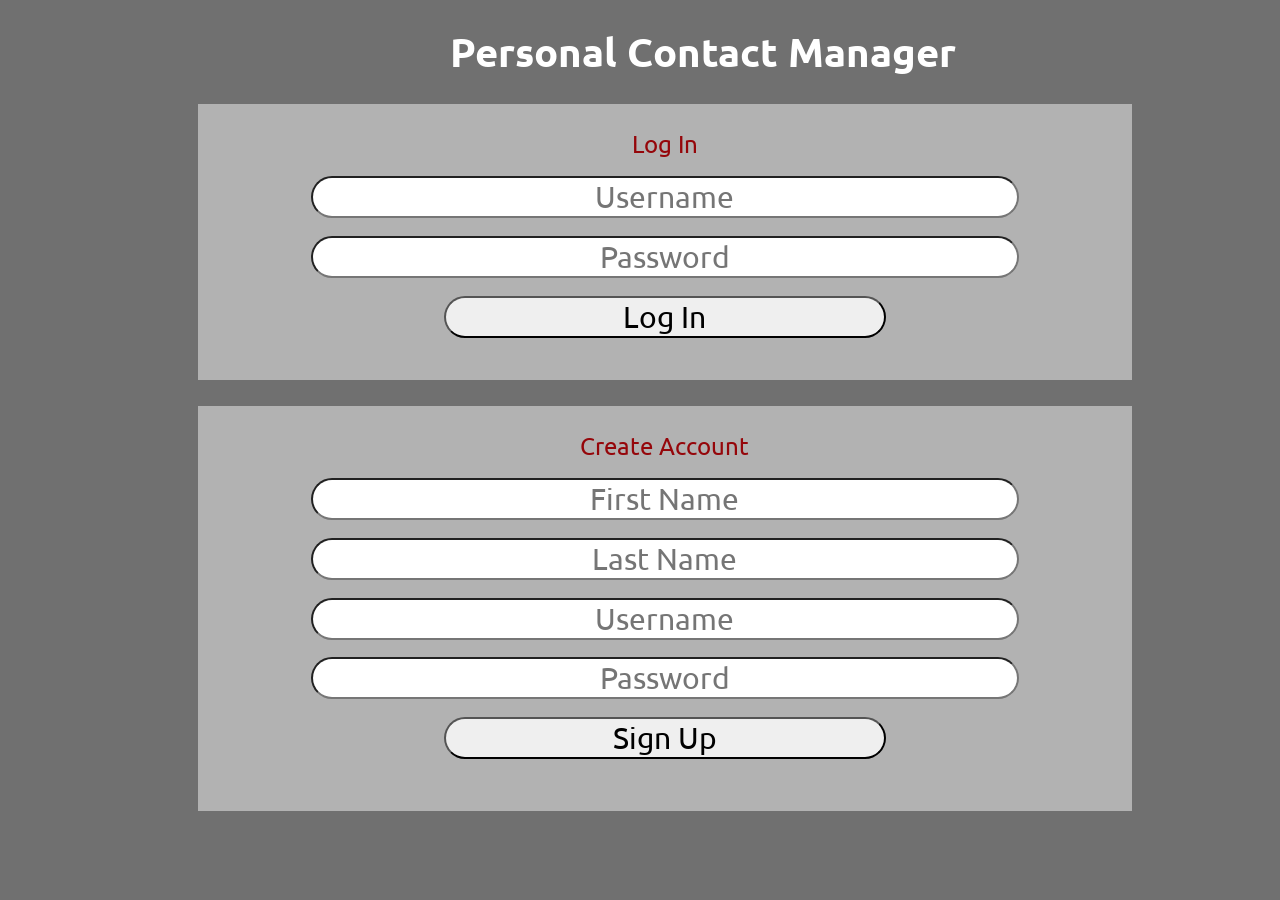
==== contacts.html @ bee9d1db "updated all php server files" ====
<html>
<head>
	<title>Personal Contact Manager</title>
	<script type="text/javascript" src="js/code.js"></script>
    <link href="css/styles.css" rel="stylesheet">	
    <link href="https://fonts.googleapis.com/css?family=Ubuntu" rel="stylesheet">
	
	<script type="text/javascript">
	document.addEventListener('DOMContentLoaded', function() 
	{
		readCookie();
	}, false);
	</script>
	
</head>
<body>

<h1 id="title">Personal Contact Manager</h1>

<div id="loggedInDiv">
	<span id="userName"></span><br />
	<button type="button" id="logoutButton" class="buttons" onclick="doLogout();">Log Out</button>
</div>

<div id="accessUIDiv">
	<br />

	<input type="text" id="searchText" placeholder="Search contacts"/>
	<button type="button" id="searchContactButton" class="buttons" onclick="searchContacts();">Search Contacts</button><br />
	<span id="contactSearchResult"></span>
	<table id="contactTable">
		<thead>
			<tr>
				<th>First Name</th>
				<th>Last Name</th>
				<th>Phone</th>
				<th>Email</th>
				<th>Actions</th>
			</tr>
		</thead>
		<tbody id="contactTableBody"></tbody>
	</table><br />

	<input type="text" id="contactFirstName" placeholder="First Name">
	<input type="text" id="contactLastName" placeholder="Last Name">
	<input type="text" id="contactPhone" placeholder="Phone">
	<input type="text" id="contactEmail" placeholder="Email">
	<button type="button" id="addContactButton" class="buttons" onclick="addContact();">Add Contact</button>
	<button type="button" id="updateContactButton" class="buttons" onclick="updateContact();">Update Contact</button>
	<button type="button" id="cancelEditButton" class="buttons secondaryButton" onclick="clearContactForm();">Cancel</button><br />
	<span id="contactSaveResult"></span>
</div>

</body>
</html>
---- css/styles.css ----
body 
{
    background-color: #707070;
}

#title 
{
    font-size: 40px;
    width: 100%;
    margin: 2% 5%;
    text-align: center;
    font-family: 'Ubuntu', sans-serif;
    color: #FFFFFF;
}

#loginDiv
{
    font-size: 30px;
    width: 70%;
    margin-left: 15%;
    padding: 25px;
    background-color: #b2b2b2;
}

#registerDiv
{
    font-size: 30px;
    width: 70%;
    margin-left: 15%;
    margin-top: 2%;
    padding: 25px;
    background-color: #b2b2b2;
}

#loggedInDiv
{
    font-size: 30px;
    width: 70%;
    margin-left: 15%;
    padding: 25px;
    background-color: #b2b2b2;
}

#accessUIDiv
{
    font-size: 30px;
    width: 70%;
    margin-left: 15%;
    padding: 25px;
    background-color: #b2b2b2;
}

.buttons
{
    font-size: 30px;
    border-radius: 25px;
    width: 50%;
    margin-left: 25%;
    font-family: 'Ubuntu', sans-serif;
}

.buttons:hover{
    background-color: #00d5124f;
    color: #FFFFFF;
    opacity: 50%;
}

#loginName
{
	font-size: 30px;
}
#loginPassword
{
	font-size: 30px;
}
#searchText
{
	font-size: 30px;
}
#registerFirstName,
#registerLastName,
#registerName,
#registerPassword,
#contactFirstName,
#contactLastName,
#contactPhone,
#contactEmail
{
    font-size: 30px;
}

input[type="text"],input[type="password"]{
    border-radius: 25px;
    text-align: center;
    width: 80%;
    margin-left: 10%;
    margin-bottom: 2%;
    font-family: 'Ubuntu', sans-serif;
}

#inner-title{
    display: inline-block;
    font-size: 0.8em;
    width: 90%;
    text-align: center;
    margin-left: 5%;
    margin-bottom: 2%;
    font-family: 'Ubuntu', sans-serif;
    color: #95060a;
}

#loginResult{
    display: inline-block;
    font-size: 0.8em;
    width: 90%;
    text-align: center;
    margin-left: 5%;
    margin-bottom: 2%;
    font-family: 'Ubuntu', sans-serif;
    color: #95060a;
}

#registerResult,
#contactSearchResult,
#contactSaveResult
{
    display: inline-block;
    font-size: 0.8em;
    width: 90%;
    text-align: center;
    margin-left: 5%;
    margin-top: 2%;
    margin-bottom: 1%;
    font-family: 'Ubuntu', sans-serif;
    color: #95060a;
}

#userName{
    display: inline-block;
    width: 80%;
    margin-left: 10%;
    text-align: center;
}

#logoutButton{
    width: 20%;
    margin-left: 40%;
}

select{
    width: 30%;
    margin-left: 35%;
    margin-top: 2%;
    font-size: 0.75em;
    font-family: 'Ubuntu', sans-serif;
}

#contactTable
{
    width: 100%;
    margin-top: 2%;
    margin-bottom: 2%;
    border-collapse: collapse;
    font-family: 'Ubuntu', sans-serif;
    font-size: 0.6em;
    background-color: #ffffff;
}

#contactTable th,
#contactTable td
{
    padding: 10px;
    border: 1px solid #707070;
    text-align: left;
}

#contactTable th
{
    background-color: #f0f0f0;
}

.smallButton
{
    font-size: 0.9em;
    margin-right: 8px;
    padding: 6px 12px;
    border-radius: 8px;
    font-family: 'Ubuntu', sans-serif;
}

.dangerButton
{
    background-color: #95060a;
    color: #ffffff;
}

.secondaryButton,
#updateContactButton,
#cancelEditButton
{
    display: none;
}
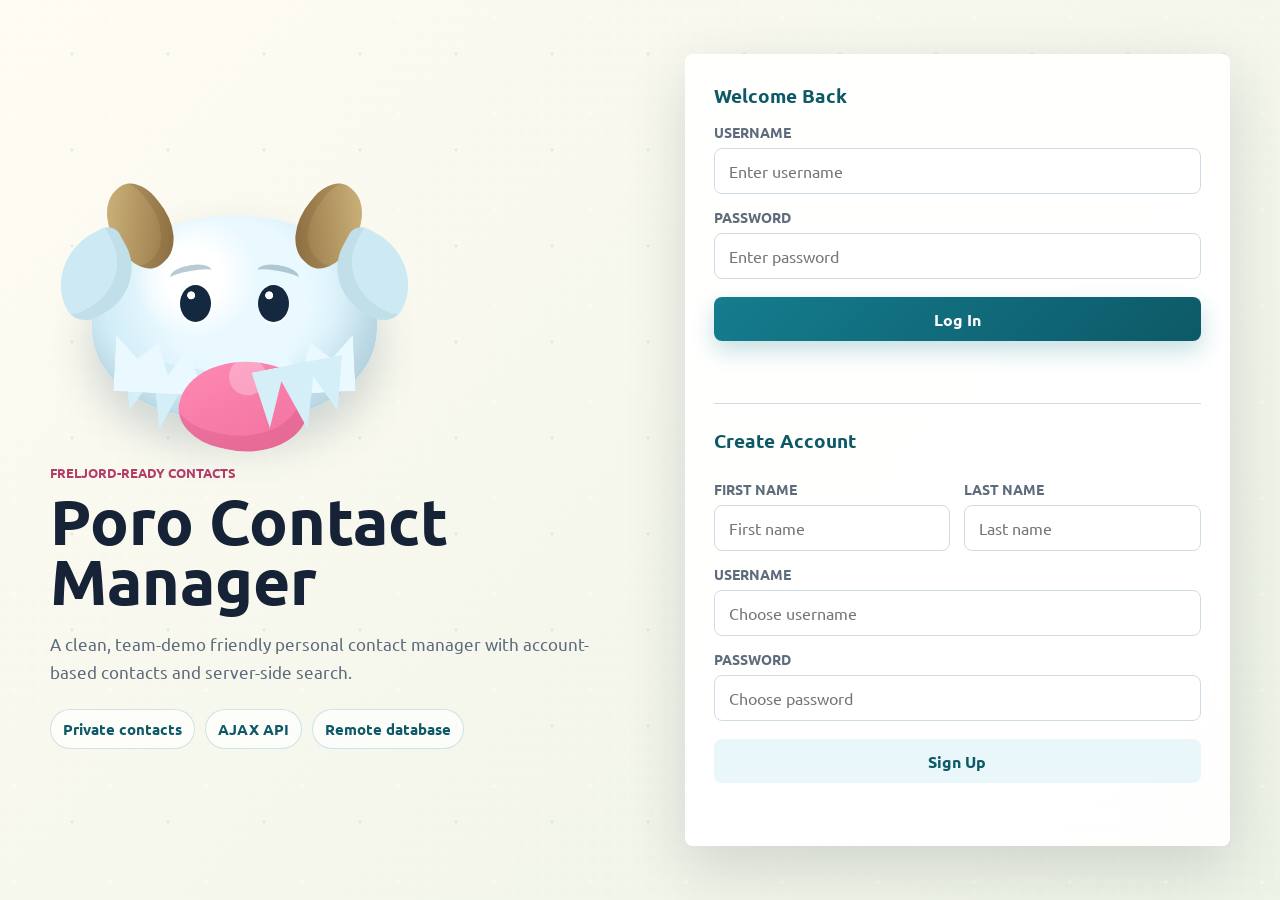
==== commit 34e84ac7: "Add Poro-themed contact manager front end" ====
--- a/contacts.html
+++ b/contacts.html
@@ -1,9 +1,12 @@
-<html>
+<!DOCTYPE html>
+<html lang="en">
 <head>
+	<meta charset="UTF-8">
+	<meta name="viewport" content="width=device-width, initial-scale=1.0">
 	<title>Personal Contact Manager</title>
 	<script type="text/javascript" src="js/code.js"></script>
     <link href="css/styles.css" rel="stylesheet">	
-    <link href="https://fonts.googleapis.com/css?family=Ubuntu" rel="stylesheet">
+    <link href="https://fonts.googleapis.com/css?family=Ubuntu:400,500,700" rel="stylesheet">
 	
 	<script type="text/javascript">
 	document.addEventListener('DOMContentLoaded', function() 
@@ -13,43 +16,75 @@
 	</script>
 	
 </head>
-<body>
+<body class="contacts-page">
 
-<h1 id="title">Personal Contact Manager</h1>
+<main class="dashboard-shell">
+	<header class="dashboard-header">
+		<div class="mini-poro" aria-hidden="true">
+			<span class="mini-horn mini-horn-left"></span>
+			<span class="mini-horn mini-horn-right"></span>
+			<span class="mini-eye mini-eye-left"></span>
+			<span class="mini-eye mini-eye-right"></span>
+			<span class="mini-tongue"></span>
+		</div>
+		<div>
+			<p class="eyebrow">Personal contact vault</p>
+			<h1 id="title">Poro Contact Manager</h1>
+		</div>
+		<div id="loggedInDiv">
+			<span id="userName"></span>
+			<button type="button" id="logoutButton" class="buttons" onclick="doLogout();">Log Out</button>
+		</div>
+	</header>
 
-<div id="loggedInDiv">
-	<span id="userName"></span><br />
-	<button type="button" id="logoutButton" class="buttons" onclick="doLogout();">Log Out</button>
-</div>
+	<section id="accessUIDiv">
+		<div class="toolbar">
+			<div class="search-wrap">
+				<label for="searchText">Search Contacts</label>
+				<div class="search-row">
+					<input type="text" id="searchText" placeholder="Search by partial name, phone, or email"/>
+					<button type="button" id="searchContactButton" class="buttons" onclick="searchContacts();">Search</button>
+				</div>
+				<span id="contactSearchResult"></span>
+			</div>
+		</div>
 
-<div id="accessUIDiv">
-	<br />
+		<div class="content-grid">
+			<div class="table-panel">
+				<table id="contactTable">
+					<thead>
+						<tr>
+							<th>First Name</th>
+							<th>Last Name</th>
+							<th>Phone</th>
+							<th>Email</th>
+							<th>Actions</th>
+						</tr>
+					</thead>
+					<tbody id="contactTableBody"></tbody>
+				</table>
+			</div>
 
-	<input type="text" id="searchText" placeholder="Search contacts"/>
-	<button type="button" id="searchContactButton" class="buttons" onclick="searchContacts();">Search Contacts</button><br />
-	<span id="contactSearchResult"></span>
-	<table id="contactTable">
-		<thead>
-			<tr>
-				<th>First Name</th>
-				<th>Last Name</th>
-				<th>Phone</th>
-				<th>Email</th>
-				<th>Actions</th>
-			</tr>
-		</thead>
-		<tbody id="contactTableBody"></tbody>
-	</table><br />
-
-	<input type="text" id="contactFirstName" placeholder="First Name">
-	<input type="text" id="contactLastName" placeholder="Last Name">
-	<input type="text" id="contactPhone" placeholder="Phone">
-	<input type="text" id="contactEmail" placeholder="Email">
-	<button type="button" id="addContactButton" class="buttons" onclick="addContact();">Add Contact</button>
-	<button type="button" id="updateContactButton" class="buttons" onclick="updateContact();">Update Contact</button>
-	<button type="button" id="cancelEditButton" class="buttons secondaryButton" onclick="clearContactForm();">Cancel</button><br />
-	<span id="contactSaveResult"></span>
-</div>
+			<aside class="contact-form-panel">
+				<span id="inner-title">Add or Edit Contact</span>
+				<label for="contactFirstName">First Name</label>
+				<input type="text" id="contactFirstName" placeholder="First name">
+				<label for="contactLastName">Last Name</label>
+				<input type="text" id="contactLastName" placeholder="Last name">
+				<label for="contactPhone">Phone</label>
+				<input type="text" id="contactPhone" placeholder="Phone number">
+				<label for="contactEmail">Email</label>
+				<input type="text" id="contactEmail" placeholder="Email address">
+				<div class="button-row">
+					<button type="button" id="addContactButton" class="buttons" onclick="addContact();">Add Contact</button>
+					<button type="button" id="updateContactButton" class="buttons" onclick="updateContact();">Update Contact</button>
+					<button type="button" id="cancelEditButton" class="buttons secondaryButton" onclick="clearContactForm();">Cancel</button>
+				</div>
+				<span id="contactSaveResult"></span>
+			</aside>
+		</div>
+	</section>
+</main>
 
 </body>
 </html>
--- a/css/styles.css
+++ b/css/styles.css
@@ -1,202 +1,657 @@
-body 
-{
-    background-color: #707070;
-}
-
-#title 
-{
-    font-size: 40px;
-    width: 100%;
-    margin: 2% 5%;
-    text-align: center;
-    font-family: 'Ubuntu', sans-serif;
-    color: #FFFFFF;
-}
-
-#loginDiv
-{
-    font-size: 30px;
-    width: 70%;
-    margin-left: 15%;
-    padding: 25px;
-    background-color: #b2b2b2;
-}
-
-#registerDiv
-{
-    font-size: 30px;
-    width: 70%;
-    margin-left: 15%;
-    margin-top: 2%;
-    padding: 25px;
-    background-color: #b2b2b2;
-}
-
-#loggedInDiv
-{
-    font-size: 30px;
-    width: 70%;
-    margin-left: 15%;
-    padding: 25px;
-    background-color: #b2b2b2;
-}
-
-#accessUIDiv
-{
-    font-size: 30px;
-    width: 70%;
-    margin-left: 15%;
-    padding: 25px;
-    background-color: #b2b2b2;
-}
-
-.buttons
-{
-    font-size: 30px;
-    border-radius: 25px;
-    width: 50%;
-    margin-left: 25%;
-    font-family: 'Ubuntu', sans-serif;
-}
-
-.buttons:hover{
-    background-color: #00d5124f;
-    color: #FFFFFF;
-    opacity: 50%;
-}
-
-#loginName
-{
-	font-size: 30px;
-}
-#loginPassword
-{
-	font-size: 30px;
-}
-#searchText
-{
-	font-size: 30px;
-}
-#registerFirstName,
-#registerLastName,
-#registerName,
-#registerPassword,
-#contactFirstName,
-#contactLastName,
-#contactPhone,
-#contactEmail
-{
-    font-size: 30px;
-}
-
-input[type="text"],input[type="password"]{
-    border-radius: 25px;
-    text-align: center;
-    width: 80%;
-    margin-left: 10%;
-    margin-bottom: 2%;
-    font-family: 'Ubuntu', sans-serif;
-}
-
-#inner-title{
-    display: inline-block;
-    font-size: 0.8em;
-    width: 90%;
-    text-align: center;
-    margin-left: 5%;
-    margin-bottom: 2%;
-    font-family: 'Ubuntu', sans-serif;
-    color: #95060a;
-}
-
-#loginResult{
-    display: inline-block;
-    font-size: 0.8em;
-    width: 90%;
-    text-align: center;
-    margin-left: 5%;
-    margin-bottom: 2%;
-    font-family: 'Ubuntu', sans-serif;
-    color: #95060a;
-}
-
+:root {
+    --ink: #162235;
+    --muted: #5d6b7c;
+    --panel: rgba(255, 255, 255, 0.92);
+    --panel-strong: #ffffff;
+    --frost: #eaf7fb;
+    --ice: #bfe7f2;
+    --teal: #147d8f;
+    --teal-dark: #0d5967;
+    --rose: #f06f9d;
+    --rose-dark: #b43d68;
+    --gold: #c49a4f;
+    --line: #cddce4;
+    --danger: #b3283e;
+    --shadow: 0 20px 60px rgba(23, 43, 63, 0.16);
+}
+
+* {
+    box-sizing: border-box;
+}
+
+html {
+    min-height: 100%;
+}
+
+body {
+    min-height: 100vh;
+    margin: 0;
+    font-family: "Ubuntu", Arial, sans-serif;
+    color: var(--ink);
+    background:
+        linear-gradient(135deg, rgba(255, 255, 255, 0.92), rgba(234, 247, 251, 0.86)),
+        url("../images/background.png"),
+        linear-gradient(145deg, #dff3f7 0%, #f7fbfd 48%, #f8e7ee 100%);
+    background-size: cover, cover, cover;
+    background-position: center;
+}
+
+body::before {
+    content: "";
+    position: fixed;
+    inset: 0;
+    pointer-events: none;
+    background-image:
+        radial-gradient(circle at 14px 18px, rgba(255, 255, 255, 0.9) 0 1px, transparent 2px),
+        radial-gradient(circle at 72px 54px, rgba(20, 125, 143, 0.16) 0 1px, transparent 2px);
+    background-size: 96px 96px;
+    opacity: 0.7;
+}
+
+button,
+input {
+    font: inherit;
+}
+
+label {
+    display: block;
+    margin: 14px 0 7px;
+    color: var(--muted);
+    font-size: 0.86rem;
+    font-weight: 700;
+    letter-spacing: 0;
+    text-transform: uppercase;
+}
+
+input[type="text"],
+input[type="password"] {
+    width: 100%;
+    min-height: 46px;
+    padding: 12px 14px;
+    border: 1px solid var(--line);
+    border-radius: 8px;
+    outline: none;
+    color: var(--ink);
+    background: rgba(255, 255, 255, 0.92);
+    transition: border-color 160ms ease, box-shadow 160ms ease, background 160ms ease;
+}
+
+input[type="text"]:focus,
+input[type="password"]:focus {
+    border-color: var(--teal);
+    background: #ffffff;
+    box-shadow: 0 0 0 4px rgba(20, 125, 143, 0.13);
+}
+
+#title {
+    margin: 0;
+    color: var(--ink);
+    font-size: clamp(2.2rem, 5vw, 4.4rem);
+    line-height: 0.95;
+    letter-spacing: 0;
+}
+
+.eyebrow {
+    margin: 0 0 10px;
+    color: var(--rose-dark);
+    font-size: 0.84rem;
+    font-weight: 700;
+    letter-spacing: 0;
+    text-transform: uppercase;
+}
+
+.lead {
+    max-width: 580px;
+    margin: 18px 0 0;
+    color: var(--muted);
+    font-size: 1.08rem;
+    line-height: 1.6;
+}
+
+.auth-shell {
+    position: relative;
+    z-index: 1;
+    display: grid;
+    grid-template-columns: minmax(0, 1.05fr) minmax(340px, 0.95fr);
+    gap: 32px;
+    width: min(1180px, calc(100% - 32px));
+    min-height: 100vh;
+    margin: 0 auto;
+    padding: 40px 0;
+    align-items: center;
+}
+
+.brand-panel {
+    min-width: 0;
+}
+
+.feature-strip {
+    display: flex;
+    flex-wrap: wrap;
+    gap: 10px;
+    margin-top: 24px;
+}
+
+.feature-strip span {
+    padding: 9px 12px;
+    border: 1px solid rgba(20, 125, 143, 0.2);
+    border-radius: 999px;
+    color: var(--teal-dark);
+    background: rgba(255, 255, 255, 0.7);
+    font-size: 0.92rem;
+    font-weight: 700;
+}
+
+.auth-card,
+#accessUIDiv {
+    border: 1px solid rgba(255, 255, 255, 0.8);
+    border-radius: 8px;
+    background: var(--panel);
+    box-shadow: var(--shadow);
+    backdrop-filter: blur(16px);
+}
+
+.auth-card {
+    padding: 28px;
+}
+
+#loginDiv,
+#registerDiv,
+#loggedInDiv,
+#accessUIDiv {
+    width: auto;
+    margin: 0;
+    padding: 0;
+    background: transparent;
+    font-size: 1rem;
+}
+
+#registerDiv {
+    margin-top: 28px;
+    padding-top: 24px;
+    border-top: 1px solid var(--line);
+}
+
+#inner-title {
+    display: block;
+    width: auto;
+    margin: 0 0 12px;
+    color: var(--teal-dark);
+    font-size: 1.2rem;
+    font-weight: 700;
+    text-align: left;
+}
+
+.form-grid.two-column {
+    display: grid;
+    grid-template-columns: repeat(2, minmax(0, 1fr));
+    gap: 14px;
+}
+
+.buttons,
+.smallButton {
+    min-height: 44px;
+    border: 0;
+    border-radius: 8px;
+    color: #ffffff;
+    background: linear-gradient(135deg, var(--teal), var(--teal-dark));
+    box-shadow: 0 10px 22px rgba(20, 125, 143, 0.24);
+    cursor: pointer;
+    font-weight: 700;
+    transition: transform 150ms ease, box-shadow 150ms ease, background 150ms ease;
+}
+
+.buttons {
+    width: 100%;
+    margin: 18px 0 0;
+    padding: 11px 18px;
+    font-size: 1rem;
+}
+
+.buttons:hover,
+.smallButton:hover {
+    transform: translateY(-1px);
+    box-shadow: 0 14px 24px rgba(20, 125, 143, 0.28);
+}
+
+.secondary-action,
+.secondaryButton {
+    color: var(--teal-dark);
+    background: #e9f7fa;
+    box-shadow: none;
+}
+
+#loginResult,
 #registerResult,
 #contactSearchResult,
-#contactSaveResult
-{
+#contactSaveResult {
+    display: block;
+    width: auto;
+    min-height: 22px;
+    margin: 12px 0 0;
+    color: var(--rose-dark);
+    font-size: 0.92rem;
+    font-weight: 700;
+    text-align: left;
+}
+
+.poro-scene {
+    position: relative;
+    width: min(390px, 72vw);
+    height: 285px;
+    margin: 0 0 28px;
+}
+
+.poro {
+    position: absolute;
+    left: 42px;
+    bottom: 16px;
+    width: 285px;
+    height: 205px;
+    border-radius: 52% 52% 46% 46%;
+    background:
+        radial-gradient(circle at 36% 30%, #ffffff 0 12%, transparent 27%),
+        radial-gradient(circle at 50% 38%, #eaf9ff 0 38%, #d2edf7 68%, #b9d8e4 100%);
+    box-shadow:
+        inset -18px -24px 30px rgba(55, 102, 123, 0.14),
+        0 24px 44px rgba(28, 65, 83, 0.2);
+}
+
+.poro::before,
+.poro::after {
+    content: "";
+    position: absolute;
+    bottom: -9px;
+    width: 92px;
+    height: 66px;
+    background: #d4eff8;
+    clip-path: polygon(0 0, 16% 82%, 35% 24%, 52% 100%, 70% 22%, 92% 88%, 100% 0);
+}
+
+.poro::before {
+    left: 26px;
+    transform: rotate(11deg);
+}
+
+.poro::after {
+    right: 28px;
+    transform: scaleX(-1) rotate(11deg);
+}
+
+.horn {
+    position: absolute;
+    top: -32px;
+    width: 60px;
+    height: 86px;
+    border-radius: 60% 35% 58% 35%;
+    background: linear-gradient(135deg, #d6bd83, #8b6b3d);
+    box-shadow: inset -8px -10px 0 rgba(96, 66, 32, 0.16);
+}
+
+.horn-left {
+    left: 18px;
+    transform: rotate(-40deg);
+}
+
+.horn-right {
+    right: 18px;
+    transform: scaleX(-1) rotate(-40deg);
+}
+
+.ear {
+    position: absolute;
+    top: 22px;
+    width: 82px;
+    height: 76px;
+    border-radius: 80% 20% 70% 30%;
+    background: #cdeaf4;
+    box-shadow: inset -10px -12px 0 rgba(98, 140, 158, 0.12);
+}
+
+.ear-left {
+    left: -38px;
+    transform: rotate(-28deg);
+}
+
+.ear-right {
+    right: -38px;
+    transform: scaleX(-1) rotate(-28deg);
+}
+
+.eye {
+    position: absolute;
+    top: 70px;
+    width: 31px;
+    height: 37px;
+    border-radius: 50%;
+    background:
+        radial-gradient(circle at 36% 28%, #ffffff 0 11%, transparent 13%),
+        #14283f;
+    box-shadow: 0 3px 0 rgba(255, 255, 255, 0.46);
+}
+
+.eye-left {
+    left: 88px;
+}
+
+.eye-right {
+    right: 88px;
+}
+
+.brow {
+    position: absolute;
+    top: 50px;
+    width: 42px;
+    height: 18px;
+    border-top: 6px solid rgba(114, 151, 166, 0.5);
+    border-radius: 50%;
+}
+
+.brow-left {
+    left: 78px;
+    transform: rotate(-10deg);
+}
+
+.brow-right {
+    right: 78px;
+    transform: rotate(10deg);
+}
+
+.mustache {
+    position: absolute;
+    bottom: 26px;
+    width: 112px;
+    height: 70px;
+    background: #eaf9ff;
+    clip-path: polygon(0 20%, 20% 52%, 38% 28%, 48% 74%, 64% 34%, 78% 86%, 100% 22%, 88% 100%, 0 100%);
+}
+
+.mustache-left {
+    left: 23px;
+    transform: rotate(3deg);
+}
+
+.mustache-right {
+    right: 23px;
+    transform: scaleX(-1) rotate(3deg);
+}
+
+.tongue {
+    position: absolute;
+    left: 88px;
+    bottom: -32px;
+    width: 128px;
+    height: 92px;
+    border-radius: 68% 42% 62% 42%;
+    background:
+        radial-gradient(circle at 48% 18%, rgba(255, 255, 255, 0.28) 0 18%, transparent 19%),
+        linear-gradient(145deg, #ff8bb5, var(--rose));
+    transform: rotate(12deg);
+    box-shadow: inset -10px -14px 0 rgba(180, 61, 104, 0.2);
+}
+
+.dashboard-shell {
+    position: relative;
+    z-index: 1;
+    width: min(1240px, calc(100% - 28px));
+    margin: 0 auto;
+    padding: 24px 0 34px;
+}
+
+.dashboard-header {
+    display: grid;
+    grid-template-columns: auto minmax(0, 1fr) auto;
+    gap: 18px;
+    align-items: center;
+    margin-bottom: 18px;
+    padding: 20px;
+    border-radius: 8px;
+    background: rgba(255, 255, 255, 0.72);
+    box-shadow: 0 10px 36px rgba(23, 43, 63, 0.12);
+}
+
+.contacts-page #title {
+    font-size: clamp(1.8rem, 4vw, 3.2rem);
+}
+
+.mini-poro {
+    position: relative;
+    width: 86px;
+    height: 70px;
+    border-radius: 52% 52% 45% 45%;
+    background: radial-gradient(circle at 42% 32%, #ffffff 0 13%, #d8f1f8 54%, #b9d9e5 100%);
+    box-shadow: inset -8px -10px 0 rgba(55, 102, 123, 0.12);
+}
+
+.mini-horn,
+.mini-eye,
+.mini-tongue {
+    position: absolute;
+}
+
+.mini-horn {
+    top: -13px;
+    width: 20px;
+    height: 30px;
+    border-radius: 60% 36% 60% 36%;
+    background: linear-gradient(135deg, #d6bd83, #8b6b3d);
+}
+
+.mini-horn-left {
+    left: 7px;
+    transform: rotate(-38deg);
+}
+
+.mini-horn-right {
+    right: 7px;
+    transform: scaleX(-1) rotate(-38deg);
+}
+
+.mini-eye {
+    top: 27px;
+    width: 10px;
+    height: 13px;
+    border-radius: 50%;
+    background: #14283f;
+}
+
+.mini-eye-left {
+    left: 27px;
+}
+
+.mini-eye-right {
+    right: 27px;
+}
+
+.mini-tongue {
+    left: 35px;
+    bottom: -11px;
+    width: 33px;
+    height: 25px;
+    border-radius: 68% 42% 62% 42%;
+    background: var(--rose);
+    transform: rotate(13deg);
+}
+
+#loggedInDiv {
+    display: flex;
+    align-items: center;
+    justify-content: flex-end;
+    gap: 12px;
+}
+
+#userName {
     display: inline-block;
-    font-size: 0.8em;
-    width: 90%;
-    text-align: center;
-    margin-left: 5%;
-    margin-top: 2%;
-    margin-bottom: 1%;
-    font-family: 'Ubuntu', sans-serif;
-    color: #95060a;
-}
-
-#userName{
-    display: inline-block;
-    width: 80%;
-    margin-left: 10%;
-    text-align: center;
-}
-
-#logoutButton{
-    width: 20%;
-    margin-left: 40%;
-}
-
-select{
-    width: 30%;
-    margin-left: 35%;
-    margin-top: 2%;
-    font-size: 0.75em;
-    font-family: 'Ubuntu', sans-serif;
-}
-
-#contactTable
-{
+    width: auto;
+    margin: 0;
+    color: var(--muted);
+    font-size: 0.95rem;
+    font-weight: 700;
+    text-align: right;
+}
+
+#logoutButton {
+    width: auto;
+    min-width: 104px;
+    margin: 0;
+}
+
+#accessUIDiv {
+    padding: 22px;
+}
+
+.toolbar {
+    margin-bottom: 18px;
+}
+
+.search-wrap {
+    padding: 18px;
+    border: 1px solid var(--line);
+    border-radius: 8px;
+    background: var(--panel-strong);
+}
+
+.search-row {
+    display: grid;
+    grid-template-columns: minmax(0, 1fr) 150px;
+    gap: 12px;
+    align-items: end;
+}
+
+#searchContactButton {
+    margin: 0;
+}
+
+.content-grid {
+    display: grid;
+    grid-template-columns: minmax(0, 1fr) 330px;
+    gap: 18px;
+    align-items: start;
+}
+
+.table-panel,
+.contact-form-panel {
+    border: 1px solid var(--line);
+    border-radius: 8px;
+    background: var(--panel-strong);
+}
+
+.table-panel {
+    overflow-x: auto;
+}
+
+.contact-form-panel {
+    padding: 18px;
+}
+
+#contactTable {
     width: 100%;
-    margin-top: 2%;
-    margin-bottom: 2%;
+    min-width: 720px;
+    margin: 0;
     border-collapse: collapse;
-    font-family: 'Ubuntu', sans-serif;
-    font-size: 0.6em;
-    background-color: #ffffff;
+    font-size: 0.95rem;
+    background: transparent;
 }
 
 #contactTable th,
-#contactTable td
-{
-    padding: 10px;
-    border: 1px solid #707070;
+#contactTable td {
+    padding: 14px 16px;
+    border: 0;
+    border-bottom: 1px solid var(--line);
     text-align: left;
-}
-
-#contactTable th
-{
-    background-color: #f0f0f0;
-}
-
-.smallButton
-{
-    font-size: 0.9em;
-    margin-right: 8px;
-    padding: 6px 12px;
-    border-radius: 8px;
-    font-family: 'Ubuntu', sans-serif;
-}
-
-.dangerButton
-{
-    background-color: #95060a;
-    color: #ffffff;
-}
-
-.secondaryButton,
+    vertical-align: middle;
+}
+
+#contactTable th {
+    color: var(--teal-dark);
+    background: #edf8fb;
+    font-size: 0.78rem;
+    letter-spacing: 0;
+    text-transform: uppercase;
+}
+
+#contactTable tbody tr:hover {
+    background: #f7fbfc;
+}
+
+.button-row {
+    display: grid;
+    gap: 10px;
+    margin-top: 6px;
+}
+
+.smallButton {
+    min-height: 34px;
+    margin: 0 8px 6px 0;
+    padding: 7px 12px;
+    font-size: 0.86rem;
+}
+
+.dangerButton {
+    background: linear-gradient(135deg, var(--rose-dark), var(--danger));
+    box-shadow: 0 10px 18px rgba(179, 40, 62, 0.2);
+}
+
 #updateContactButton,
-#cancelEditButton
-{
+#cancelEditButton {
     display: none;
 }
+
+@media (max-width: 920px) {
+    .auth-shell,
+    .content-grid,
+    .dashboard-header {
+        grid-template-columns: 1fr;
+    }
+
+    .auth-shell {
+        align-items: start;
+        padding-top: 28px;
+    }
+
+    .dashboard-header,
+    #loggedInDiv {
+        align-items: flex-start;
+    }
+
+    #loggedInDiv {
+        justify-content: flex-start;
+        flex-wrap: wrap;
+    }
+
+    #userName {
+        text-align: left;
+    }
+}
+
+@media (max-width: 620px) {
+    .auth-shell,
+    .dashboard-shell {
+        width: min(100% - 20px, 1240px);
+    }
+
+    .auth-card,
+    #accessUIDiv,
+    .dashboard-header,
+    .search-wrap,
+    .contact-form-panel {
+        padding: 16px;
+    }
+
+    .form-grid.two-column,
+    .search-row {
+        grid-template-columns: 1fr;
+    }
+
+    .poro-scene {
+        height: 230px;
+        transform: scale(0.82);
+        transform-origin: left bottom;
+        margin-bottom: 0;
+    }
+
+    .feature-strip span {
+        width: 100%;
+        text-align: center;
+    }
+}
